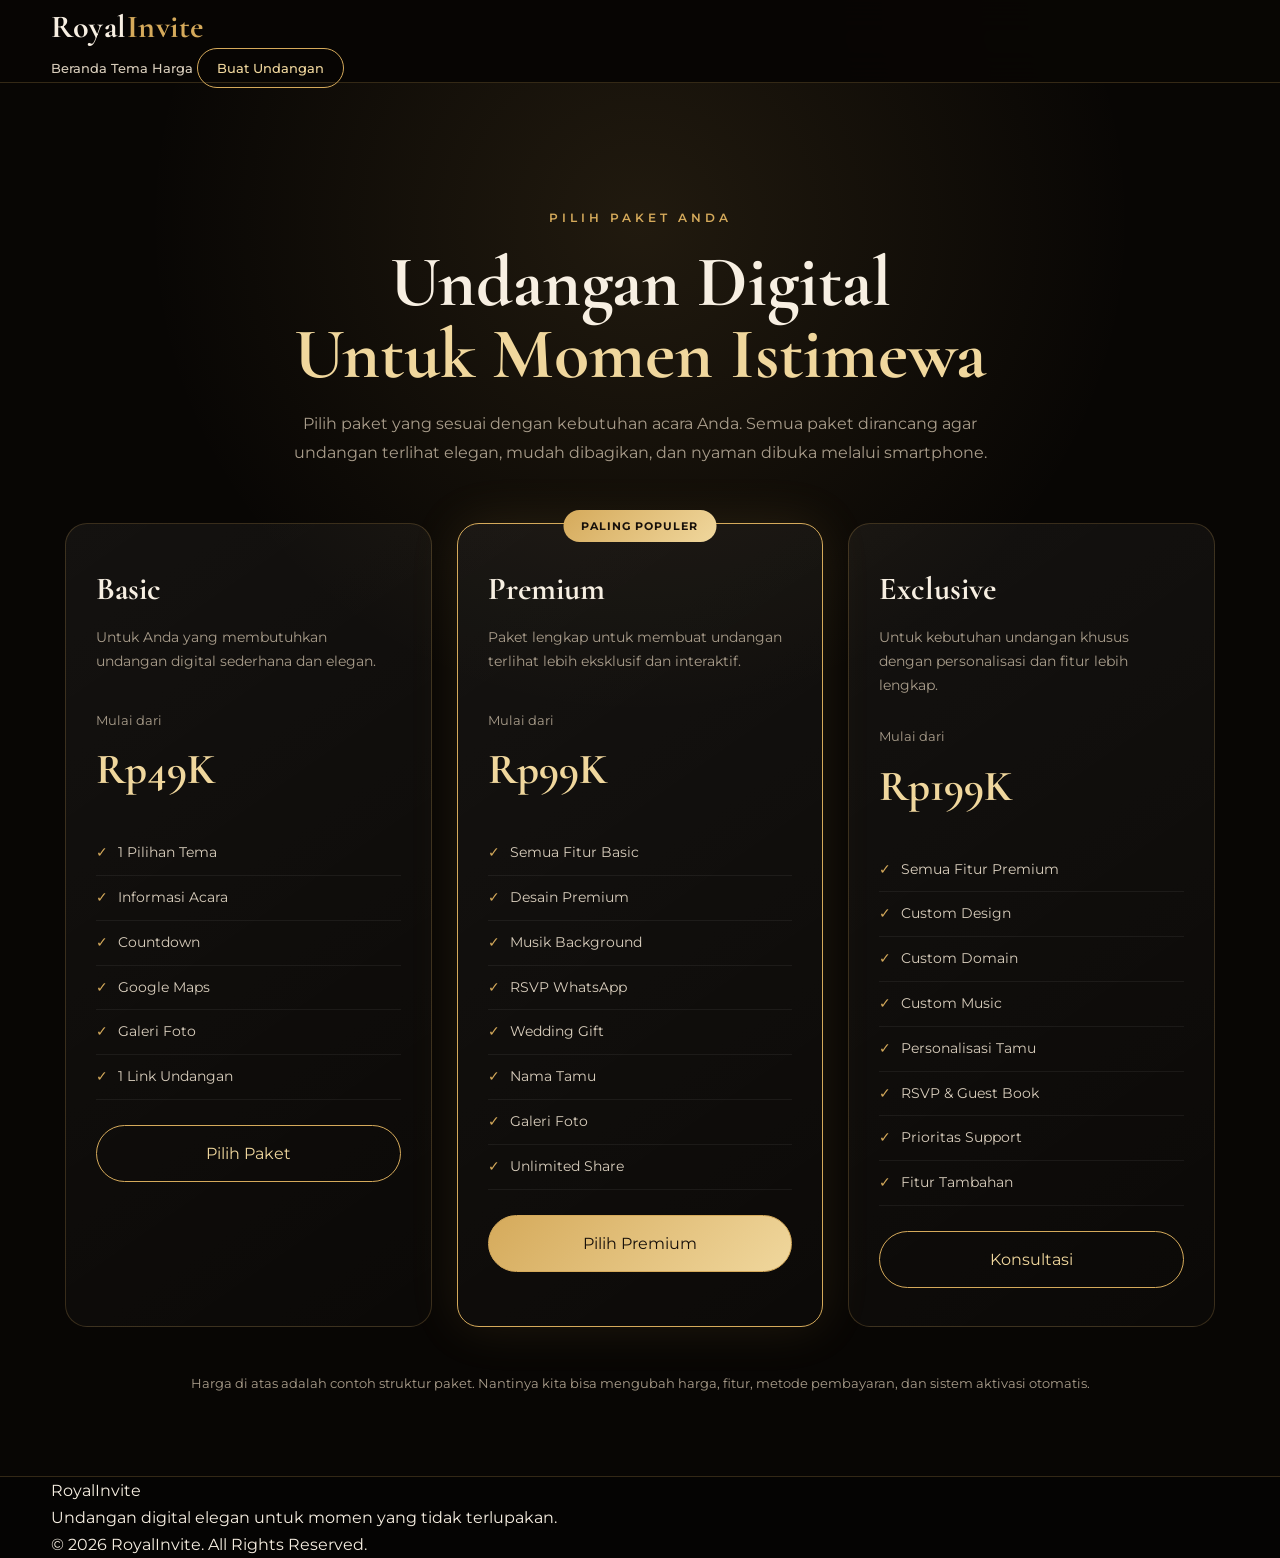
==== harga.html @ 8c344574 "Create harga.html" ====
<!DOCTYPE html>
<html lang="id">
<head>
<meta charset="UTF-8">
<meta name="viewport" content="width=device-width, initial-scale=1.0">

<title>Harga Undangan Digital | RoyalInvite</title>

<meta name="description"
content="Pilih paket undangan digital RoyalInvite sesuai kebutuhan Anda.">

<link rel="stylesheet" href="assets/css/style.css">

<style>
.price-page{
    padding:120px 20px 80px;
    min-height:100vh;
    background:
        radial-gradient(circle at 50% 10%,rgba(213,170,91,.12),transparent 35%),
        var(--bg);
}

.price-header{
    text-align:center;
    max-width:750px;
    margin:0 auto 55px;
}

.price-header .eyebrow{
    color:var(--gold);
    font-size:12px;
    letter-spacing:4px;
    font-weight:600;
    margin-bottom:18px;
}

.price-header h1{
    font-family:"Cormorant Garamond",serif;
    font-size:clamp(42px,7vw,72px);
    line-height:1;
    margin-bottom:20px;
}

.price-header h1 span{
    color:var(--gold-light);
}

.price-header p{
    color:var(--muted);
    line-height:1.8;
}

.price-grid{
    max-width:1150px;
    margin:auto;
    display:grid;
    grid-template-columns:repeat(3,1fr);
    gap:25px;
}

.price-card{
    position:relative;
    padding:38px 30px;
    border:1px solid var(--border);
    background:linear-gradient(
        145deg,
        rgba(255,255,255,.05),
        rgba(255,255,255,.015)
    );
    border-radius:22px;
    transition:.35s;
}

.price-card:hover{
    transform:translateY(-8px);
    border-color:rgba(213,170,91,.6);
}

.price-card.popular{
    border-color:var(--gold);
    box-shadow:0 0 50px rgba(213,170,91,.12);
}

.popular-badge{
    position:absolute;
    top:-14px;
    left:50%;
    transform:translateX(-50%);
    padding:7px 18px;
    border-radius:30px;
    background:linear-gradient(135deg,#d5aa5b,#f0d79d);
    color:#17100a;
    font-size:11px;
    font-weight:700;
    letter-spacing:1px;
    white-space:nowrap;
}

.price-card h2{
    font-family:"Cormorant Garamond",serif;
    font-size:32px;
    margin-bottom:10px;
}

.price-description{
    color:var(--muted);
    min-height:55px;
    font-size:14px;
    line-height:1.7;
}

.price{
    margin:25px 0;
}

.price small{
    color:var(--muted);
    font-size:13px;
}

.price strong{
    display:block;
    font-family:"Cormorant Garamond",serif;
    color:var(--gold-light);
    font-size:43px;
}

.price-list{
    list-style:none;
    margin:25px 0;
    padding:0;
}

.price-list li{
    padding:10px 0;
    border-bottom:1px solid rgba(255,255,255,.06);
    color:#d8cdbc;
    font-size:14px;
}

.price-list li::before{
    content:"✓";
    color:var(--gold);
    margin-right:10px;
}

.price-btn{
    display:block;
    text-align:center;
    padding:14px 20px;
    border-radius:40px;
    text-decoration:none;
    border:1px solid var(--gold);
    color:var(--gold-light);
    transition:.3s;
}

.price-btn:hover{
    background:var(--gold);
    color:#17100a;
}

.price-card.popular .price-btn{
    background:linear-gradient(135deg,#d5aa5b,#f0d79d);
    color:#17100a;
}

.price-note{
    text-align:center;
    margin:45px auto 0;
    color:var(--muted);
    font-size:13px;
    line-height:1.8;
}

@media(max-width:850px){
    .price-grid{
        grid-template-columns:1fr;
        max-width:500px;
    }

    .price-card.popular{
        order:-1;
    }
}
</style>
</head>

<body>

<!-- NAVBAR -->
<nav class="navbar">
    <div class="container nav-inner">

        <a href="index.html" class="logo">
            Royal<span>Invite</span>
        </a>

        <div class="nav-links">
            <a href="index.html">Beranda</a>
            <a href="tema.html">Tema</a>
            <a href="harga.html" class="active">Harga</a>
            <a href="order.html" class="nav-button">
                Buat Undangan
            </a>
        </div>

    </div>
</nav>


<!-- PRICE PAGE -->
<main class="price-page">

    <header class="price-header">

        <div class="eyebrow">
            PILIH PAKET ANDA
        </div>

        <h1>
            Undangan Digital<br>
            <span>Untuk Momen Istimewa</span>
        </h1>

        <p>
            Pilih paket yang sesuai dengan kebutuhan acara Anda.
            Semua paket dirancang agar undangan terlihat elegan,
            mudah dibagikan, dan nyaman dibuka melalui smartphone.
        </p>

    </header>


    <section class="price-grid">


        <!-- BASIC -->
        <article class="price-card">

            <h2>Basic</h2>

            <p class="price-description">
                Untuk Anda yang membutuhkan undangan
                digital sederhana dan elegan.
            </p>

            <div class="price">

                <small>Mulai dari</small>

                <strong>Rp49K</strong>

            </div>

            <ul class="price-list">

                <li>1 Pilihan Tema</li>

                <li>Informasi Acara</li>

                <li>Countdown</li>

                <li>Google Maps</li>

                <li>Galeri Foto</li>

                <li>1 Link Undangan</li>

            </ul>

            <a
                href="order.html?paket=basic"
                class="price-btn">
                Pilih Paket
            </a>

        </article>


        <!-- PREMIUM -->
        <article class="price-card popular">

            <div class="popular-badge">
                PALING POPULER
            </div>

            <h2>Premium</h2>

            <p class="price-description">
                Paket lengkap untuk membuat undangan
                terlihat lebih eksklusif dan interaktif.
            </p>

            <div class="price">

                <small>Mulai dari</small>

                <strong>Rp99K</strong>

            </div>

            <ul class="price-list">

                <li>Semua Fitur Basic</li>

                <li>Desain Premium</li>

                <li>Musik Background</li>

                <li>RSVP WhatsApp</li>

                <li>Wedding Gift</li>

                <li>Nama Tamu</li>

                <li>Galeri Foto</li>

                <li>Unlimited Share</li>

            </ul>

            <a
                href="order.html?paket=premium"
                class="price-btn">
                Pilih Premium
            </a>

        </article>


        <!-- EXCLUSIVE -->
        <article class="price-card">

            <h2>Exclusive</h2>

            <p class="price-description">
                Untuk kebutuhan undangan khusus dengan
                personalisasi dan fitur lebih lengkap.
            </p>

            <div class="price">

                <small>Mulai dari</small>

                <strong>Rp199K</strong>

            </div>

            <ul class="price-list">

                <li>Semua Fitur Premium</li>

                <li>Custom Design</li>

                <li>Custom Domain</li>

                <li>Custom Music</li>

                <li>Personalisasi Tamu</li>

                <li>RSVP & Guest Book</li>

                <li>Prioritas Support</li>

                <li>Fitur Tambahan</li>

            </ul>

            <a
                href="order.html?paket=exclusive"
                class="price-btn">
                Konsultasi
            </a>

        </article>


    </section>


    <div class="price-note">

        Harga di atas adalah contoh struktur paket.
        Nantinya kita bisa mengubah harga, fitur,
        metode pembayaran, dan sistem aktivasi otomatis.

    </div>

</main>


<!-- FOOTER -->
<footer>

    <div class="container">

        <div class="footer-brand">
            Royal<span>Invite</span>
        </div>

        <p>
            Undangan digital elegan untuk momen
            yang tidak terlupakan.
        </p>

        <div class="footer-bottom">
            © 2026 RoyalInvite. All Rights Reserved.
        </div>

    </div>

</footer>

</body>
  </html>
---- assets/css/style.css ----
@import url('https://fonts.googleapis.com/css2?family=Cormorant+Garamond:wght@400;500;600;700&family=Montserrat:wght@300;400;500;600;700&display=swap');

:root {
    --bg: #080604;
    --bg2: #100b07;
    --gold: #d5aa5b;
    --gold-light: #f0d79d;
    --text: #f7efe2;
    --muted: #a99d8b;
    --border: rgba(213,170,91,.22);
    --card: rgba(255,255,255,.035);
}

* {
    margin: 0;
    padding: 0;
    box-sizing: border-box;
}

html {
    scroll-behavior: smooth;
}

body {
    background:
        radial-gradient(circle at top right, rgba(213,170,91,.08), transparent 30%),
        var(--bg);
    color: var(--text);
    font-family: 'Montserrat', sans-serif;
    line-height: 1.7;
    overflow-x: hidden;
}

a {
    color: inherit;
    text-decoration: none;
}

img {
    max-width: 100%;
    display: block;
}

.container {
    width: min(1180px, 92%);
    margin: auto;
}

/* =========================
   NAVBAR
========================= */

.navbar {
    position: sticky;
    top: 0;
    z-index: 1000;
    background: rgba(8,6,4,.92);
    backdrop-filter: blur(18px);
    border-bottom: 1px solid var(--border);
}

.nav-content {
    min-height: 78px;
    display: flex;
    align-items: center;
    justify-content: space-between;
    gap: 30px;
}

.logo {
    font-family: 'Cormorant Garamond', serif;
    font-size: 32px;
    font-weight: 700;
    letter-spacing: .5px;
    color: var(--text);
}

.logo span {
    color: var(--gold);
}

nav {
    display: flex;
    align-items: center;
    gap: 30px;
}

nav a {
    color: #d8cdbb;
    font-size: 13px;
    font-weight: 500;
    transition: .3s ease;
}

nav a:hover {
    color: var(--gold-light);
}

.nav-button {
    padding: 11px 19px;
    border: 1px solid var(--gold);
    color: var(--gold-light) !important;
    border-radius: 30px;
}

/* =========================
   BUTTON
========================= */

.btn {
    display: inline-flex;
    align-items: center;
    justify-content: center;
    min-height: 48px;
    padding: 0 25px;
    border-radius: 30px;
    border: 1px solid var(--gold);
    font-size: 13px;
    font-weight: 600;
    letter-spacing: .3px;
    transition: .3s ease;
    cursor: pointer;
}

.btn:hover {
    transform: translateY(-2px);
}

.btn-primary {
    background: linear-gradient(135deg, #c8953f, #e4c77e);
    color: #171008;
    border-color: transparent;
    box-shadow: 0 10px 35px rgba(213,170,91,.16);
}

.btn-primary:hover {
    box-shadow: 0 15px 40px rgba(213,170,91,.25);
}

.btn-outline {
    color: var(--gold-light);
    background: transparent;
}

.btn-outline:hover {
    background: rgba(213,170,91,.08);
}

.btn-small {
    min-height: 39px;
    padding: 0 16px;
    font-size: 11px;
}

/* =========================
   HERO
========================= */

.hero {
    position: relative;
    min-height: 720px;
    display: flex;
    align-items: center;
    overflow: hidden;
    background:
        radial-gradient(circle at 75% 35%, rgba(213,170,91,.12), transparent 30%),
        linear-gradient(135deg, #080604, #110b07);
}

.hero::before {
    content: "";
    position: absolute;
    inset: 0;
    background:
        linear-gradient(rgba(213,170,91,.025) 1px, transparent 1px),
        linear-gradient(90deg, rgba(213,170,91,.025) 1px, transparent 1px);
    background-size: 55px 55px;
    mask-image: linear-gradient(to bottom, black, transparent);
}

.hero-content {
    position: relative;
    z-index: 2;
    display: grid;
    grid-template-columns: 1.1fr .9fr;
    align-items: center;
    gap: 70px;
    padding: 90px 0;
}

.eyebrow {
    display: inline-block;
    margin-bottom: 15px;
    color: var(--gold);
    font-size: 10px;
    font-weight: 700;
    letter-spacing: 3px;
}

.hero h1 {
    max-width: 700px;
    font-family: 'Cormorant Garamond', serif;
    font-size: clamp(52px, 7vw, 82px);
    line-height: .95;
    font-weight: 600;
    letter-spacing: -1px;
}

.hero h1 span {
    display: block;
    color: var(--gold-light);
}

.hero-text p {
    max-width: 590px;
    margin: 28px 0;
    color: var(--muted);
    font-size: 15px;
}

.hero-buttons {
    display: flex;
    flex-wrap: wrap;
    gap: 13px;
}

.hero-info {
    display: flex;
    gap: 45px;
    margin-top: 48px;
}

.hero-info div {
    display: flex;
    flex-direction: column;
}

.hero-info strong {
    color: var(--gold-light);
    font-family: 'Cormorant Garamond', serif;
    font-size: 28px;
}

.hero-info small {
    color: var(--muted);
    font-size: 10px;
    letter-spacing: 1px;
}

/* =========================
   PHONE PREVIEW
========================= */

.hero-preview {
    display: flex;
    justify-content: center;
}

.phone {
    position: relative;
    width: 285px;
    height: 560px;
    padding: 10px;
    border-radius: 42px;
    background: linear-gradient(145deg, #25211c, #050403);
    border: 1px solid rgba(213,170,91,.4);
    box-shadow:
        0 35px 80px rgba(0,0,0,.7),
        0 0 60px rgba(213,170,91,.08);
    transform: rotate(3deg);
}

.phone::before {
    content: "";
    position: absolute;
    top: 9px;
    left: 50%;
    transform: translateX(-50%);
    width: 90px;
    height: 20px;
    border-radius: 0 0 15px 15px;
    background: #050403;
    z-index: 2;
}

.phone-screen {
    height: 100%;
    border-radius: 34px;
    display: flex;
    flex-direction: column;
    align-items: center;
    justify-content: center;
    text-align: center;
    background:
        radial-gradient(circle at 50% 35%, rgba(213,170,91,.18), transparent 30%),
        linear-gradient(160deg, #17100a, #050403);
    border: 1px solid rgba(255,255,255,.06);
}

.phone-screen small {
    color: var(--gold);
    font-size: 9px;
    letter-spacing: 3px;
}

.phone-screen h2 {
    margin: 25px 0;
    color: var(--gold-light);
    font-family: 'Cormorant Garamond', serif;
    font-size: 48px;
    line-height: .8;
}

.phone-screen p {
    color: #b9aa94;
    font-size: 11px;
    letter-spacing: 2px;
}

.preview-button {
    margin-top: 35px;
    padding: 10px 18px;
    border: 1px solid var(--gold);
    border-radius: 30px;
    color: var(--gold-light);
    font-size: 9px;
    letter-spacing: 1px;
}

/* =========================
   SECTIONS
========================= */

.section {
    padding: 110px 0;
}

.section-heading {
    max-width: 700px;
    margin: 0 auto 55px;
    text-align: center;
}

.section-heading h2 {
    font-family: 'Cormorant Garamond', serif;
    font-size: clamp(40px, 5vw, 58px);
    line-height: 1;
    font-weight: 600;
}

.section-heading p {
    margin-top: 15px;
    color: var(--muted);
    font-size: 14px;
}

/* =========================
   CATEGORY
========================= */

.category-grid {
    display: grid;
    grid-template-columns: repeat(6, 1fr);
    gap: 14px;
}

.category-card {
    padding: 25px 15px;
    text-align: center;
    border: 1px solid var(--border);
    background: var(--card);
    border-radius: 16px;
    transition: .3s ease;
}

.category-card:hover {
    transform: translateY(-6px);
    border-color: rgba(213,170,91,.55);
    background: rgba(213,170,91,.06);
}

.category-icon {
    font-size: 29px;
    margin-bottom: 10px;
}

.category-card h3 {
    font-family: 'Cormorant Garamond', serif;
    font-size: 21px;
}

.category-card p {
    margin-top: 3px;
    color: var(--muted);
    font-size: 10px;
}

/* =========================
   THEMES
========================= */

.themes-section {
    background:
        linear-gradient(180deg, transparent, rgba(213,170,91,.025), transparent);
}

.theme-grid {
    display: grid;
    grid-template-columns: repeat(3, 1fr);
    gap: 24px;
}

.theme-card {
    overflow: hidden;
    border: 1px solid var(--border);
    border-radius: 20px;
    background: rgba(255,255,255,.025);
    transition: .35s ease;
}

.theme-card:hover {
    transform: translateY(-7px);
    border-color: rgba(213,170,91,.55);
    box-shadow: 0 25px 60px rgba(0,0,0,.3);
}

.theme-image {
    position: relative;
    height: 390px;
    display: flex;
    align-items: center;
    justify-content: center;
    overflow: hidden;
}

.theme-image::before,
.theme-image::after {
    content: "";
    position: absolute;
    border: 1px solid rgba(213,170,91,.35);
}

.theme-image::before {
    inset: 18px;
}

.theme-image::after {
    inset: 27px;
}

.theme-image.royal {
    background:
        radial-gradient(circle at center, rgba(213,170,91,.17), transparent 30%),
        linear-gradient(145deg, #080604, #21150b);
}

.theme-image.gold {
    background:
        radial-gradient(circle at center, rgba(255,220,140,.25), transparent 30%),
        linear-gradient(145deg, #21170b, #80602d);
}

.theme-image.floral {
    background:
        radial-gradient(circle at 30% 30%, rgba(235,190,190,.22), transparent 20%),
        radial-gradient(circle at 70% 70%, rgba(213,170,91,.16), transparent 25%),
        linear-gradient(145deg, #160e0e, #34201c);
}

.theme-preview {
    position: relative;
    z-index: 2;
    text-align: center;
}

.theme-preview small {
    display: block;
    margin-bottom: 20px;
    color: var(--gold-light);
    font-size: 8px;
    letter-spacing: 3px;
}

.theme-preview strong {
    display: block;
    color: #f2d89e;
    font-family: 'Cormorant Garamond', serif;
    font-size: 47px;
    line-height: .8;
}

.theme-info {
    padding: 22px;
}

.theme-info h3 {
    font-family: 'Cormorant Garamond', serif;
    font-size: 27px;
}

.theme-info p {
    margin: 4px 0 20px;
    color: var(--muted);
    font-size: 11px;
}

.theme-actions {
    display: flex;
    gap: 8px;
}

.theme-actions .btn {
    flex: 1;
}

.center {
    margin-top: 45px;
    text-align: center;
}

/* =========================
   FEATURES
========================= */

.feature-grid {
    display: grid;
    grid-template-columns: repeat(4, 1fr);
    gap: 18px;
}

.feature {
    padding: 30px 25px;
    border: 1px solid var(--border);
    border-radius: 18px;
    background: var(--card);
    transition: .3s ease;
}

.feature:hover {
    transform: translateY(-5px);
    border-color: rgba(213,170,91,.45);
}

.feature-icon {
    font-size: 26px;
    margin-bottom: 15px;
}

.feature h3 {
    font-family: 'Cormorant Garamond', serif;
    font-size: 24px;
}

.feature p {
    margin-top: 7px;
    color: var(--muted);
    font-size: 12px;
}

/* =========================
   STEPS
========================= */

.how-section {
    background: #0b0805;
}

.steps {
    display: grid;
    grid-template-columns: repeat(4, 1fr);
    gap: 25px;
}

.step {
    position: relative;
    padding: 35px 25px;
    border-top: 1px solid var(--border);
}

.step > span {
    color: var(--gold);
    font-family: 'Cormorant Garamond', serif;
    font-size: 38px;
}

.step h3 {
    margin-top: 15px;
    font-family: 'Cormorant Garamond', serif;
    font-size: 27px;
}

.step p {
    margin-top: 7px;
    color: var(--muted);
    font-size: 12px;
}

/* =========================
   CTA
========================= */

.cta {
    position: relative;
    padding: 80px 30px;
    text-align: center;
    overflow: hidden;
    border: 1px solid var(--border);
    border-radius: 25px;
    background:
        radial-gradient(circle at center, rgba(213,170,91,.12), transparent 50%),
        #100b07;
}

.cta h2 {
    font-family: 'Cormorant Garamond', serif;
    font-size: clamp(40px, 5vw, 60px);
}

.cta p {
    margin: 12px auto 28px;
    color: var(--muted);
    font-size: 13px;
}

/* =========================
   FOOTER
========================= */

footer {
    border-top: 1px solid var(--border);
    background: #050403;
}

.footer-content {
    display: grid;
    grid-template-columns: 2fr 1fr 1fr;
    gap: 50px;
    padding: 70px 0 50px;
}

.footer-content p {
    max-width: 320px;
    margin-top: 12px;
    color: var(--muted);
    font-size: 12px;
}

.footer-content h4 {
    margin-bottom: 15px;
    color: var(--gold-light);
    font-size: 12px;
    letter-spacing: 1px;
}

.footer-content div > a:not(.logo) {
    display: block;
    margin: 8px 0;
    color: var(--muted);
    font-size: 12px;
}

.footer-content div > a:not(.logo):hover {
    color: var(--gold-light);
}

.copyright {
    padding: 20px;
    text-align: center;
    border-top: 1px solid rgba(255,255,255,.05);
    color: #746b5d;
    font-size: 10px;
}

/* =========================
   RESPONSIVE TABLET
========================= */

@media (max-width: 900px) {

    .hero-content {
        grid-template-columns: 1fr;
        text-align: center;
    }

    .hero-text p {
        margin-left: auto;
        margin-right: auto;
    }

    .hero-buttons,
    .hero-info {
        justify-content: center;
    }

    .hero-preview {
        margin-top: 20px;
    }

    .category-grid {
        grid-template-columns: repeat(3, 1fr);
    }

    .theme-grid {
        grid-template-columns: repeat(2, 1fr);
    }

    .feature-grid {
        grid-template-columns: repeat(2, 1fr);
    }

    .steps {
        grid-template-columns: repeat(2, 1fr);
    }
}

/* =========================
   RESPONSIVE MOBILE
========================= */

@media (max-width: 650px) {

    .nav-content {
        min-height: 70px;
    }

    .logo {
        font-size: 28px;
    }

    nav {
        gap: 13px;
    }

    nav a {
        font-size: 10px;
    }

    nav a:nth-child(2),
    nav a:nth-child(3) {
        display: none;
    }

    .nav-button {
        padding: 9px 13px;
    }

    .hero {
        min-height: auto;
    }

    .hero-content {
        padding: 75px 0;
        gap: 50px;
    }

    .hero h1 {
        font-size: 52px;
    }

    .hero-text p {
        font-size: 13px;
    }

    .hero-info {
        gap: 25px;
        margin-top: 35px;
    }

    .hero-info strong {
        font-size: 23px;
    }

    .phone {
        width: 250px;
        height: 490px;
    }

    .phone-screen h2 {
        font-size: 42px;
    }

    .section {
        padding: 75px 0;
    }

    .section-heading {
        margin-bottom: 35px;
    }

    .section-heading h2 {
        font-size: 42px;
    }

    .category-grid {
        grid-template-columns: repeat(2, 1fr);
        gap: 10px;
    }

    .category-card {
        padding: 20px 10px;
    }

    .theme-grid {
        grid-template-columns: 1fr;
    }

    .theme-image {
        height: 370px;
    }

    .feature-grid {
        grid-template-columns: 1fr;
    }

    .steps {
        grid-template-columns: 1fr;
    }

    .footer-content {
        grid-template-columns: 1fr;
        gap: 30px;
        padding: 50px 0;
    }

    .cta {
        padding: 60px 20px;
    }
    }
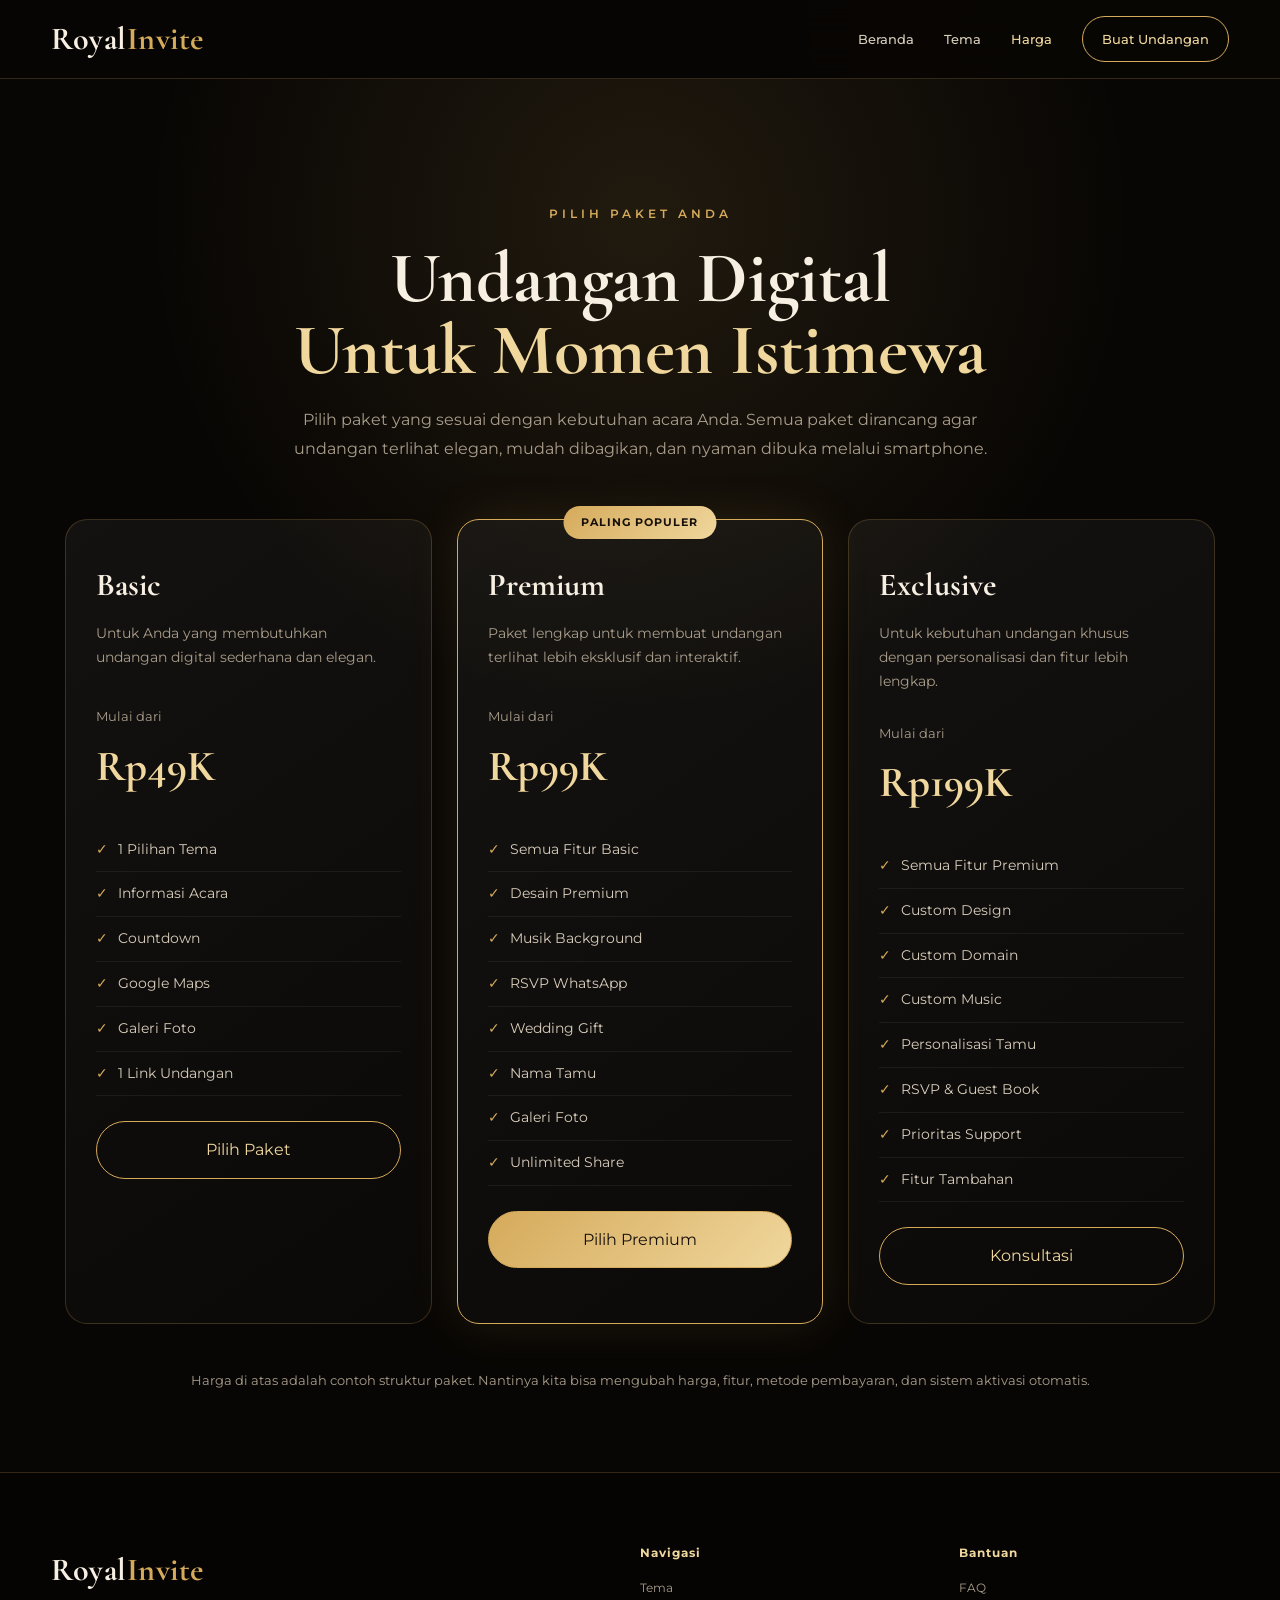
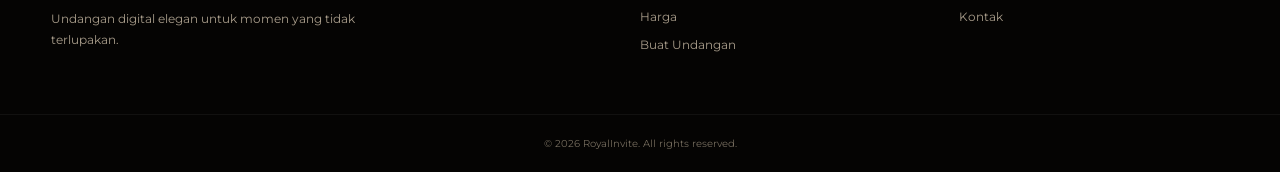
==== commit 120d48c3: "Update harga.html" ====
--- a/harga.html
+++ b/harga.html
@@ -189,24 +189,24 @@
 <body>
 
 <!-- NAVBAR -->
-<nav class="navbar">
-    <div class="container nav-inner">
+<header class="navbar">
+    <div class="container nav-content">
 
         <a href="index.html" class="logo">
             Royal<span>Invite</span>
         </a>
 
-        <div class="nav-links">
+        <nav>
             <a href="index.html">Beranda</a>
             <a href="tema.html">Tema</a>
-            <a href="harga.html" class="active">Harga</a>
+            <a href="harga.html" style="color: var(--gold-light);">Harga</a>
             <a href="order.html" class="nav-button">
                 Buat Undangan
             </a>
-        </div>
+        </nav>
 
     </div>
-</nav>
+</header>
 
 
 <!-- PRICE PAGE -->
@@ -393,24 +393,71 @@
 <!-- FOOTER -->
 <footer>
 
-    <div class="container">
-
-        <div class="footer-brand">
-            Royal<span>Invite</span>
+    <div class="container footer-content">
+
+        <div>
+
+            <a href="index.html"
+            class="logo">
+                Royal<span>Invite</span>
+            </a>
+
+            <p>
+                Undangan digital elegan untuk momen
+                yang tidak terlupakan.
+            </p>
+
         </div>
 
-        <p>
-            Undangan digital elegan untuk momen
-            yang tidak terlupakan.
-        </p>
-
-        <div class="footer-bottom">
-            © 2026 RoyalInvite. All Rights Reserved.
+
+        <div>
+
+            <h4>
+                Navigasi
+            </h4>
+
+            <a href="tema.html">
+                Tema
+            </a>
+
+            <a href="harga.html">
+                Harga
+            </a>
+
+            <a href="order.html">
+                Buat Undangan
+            </a>
+
         </div>
 
+
+        <div>
+
+            <h4>
+                Bantuan
+            </h4>
+
+            <a href="#">
+                FAQ
+            </a>
+
+            <a href="#">
+                Kontak
+            </a>
+
+        </div>
+
     </div>
 
+
+    <div class="copyright">
+
+        © 2026 RoyalInvite.
+        All rights reserved.
+
+    </div>
+
 </footer>
 
 </body>
-  </html>
+</html>
--- a/assets/css/style.css
+++ b/assets/css/style.css
@@ -400,17 +400,28 @@
 ========================= */
 
 .themes-section {
-    background:
-        linear-gradient(180deg, transparent, rgba(213,170,91,.025), transparent);
+    display: block;
+    width: 100%;
+    padding: 110px 0;
+    background:
+        linear-gradient(
+            180deg,
+            transparent,
+            rgba(213,170,91,.035),
+            transparent
+        );
 }
 
 .theme-grid {
     display: grid;
-    grid-template-columns: repeat(3, 1fr);
+    grid-template-columns: repeat(3, minmax(0, 1fr));
     gap: 24px;
+    width: 100%;
 }
 
 .theme-card {
+    display: block;
+    width: 100%;
     overflow: hidden;
     border: 1px solid var(--border);
     border-radius: 20px;
@@ -426,6 +437,7 @@
 
 .theme-image {
     position: relative;
+    width: 100%;
     height: 390px;
     display: flex;
     align-items: center;
@@ -438,6 +450,7 @@
     content: "";
     position: absolute;
     border: 1px solid rgba(213,170,91,.35);
+    pointer-events: none;
 }
 
 .theme-image::before {
@@ -465,6 +478,24 @@
         radial-gradient(circle at 30% 30%, rgba(235,190,190,.22), transparent 20%),
         radial-gradient(circle at 70% 70%, rgba(213,170,91,.16), transparent 25%),
         linear-gradient(145deg, #160e0e, #34201c);
+}
+
+.theme-image.minimalist {
+    background:
+        radial-gradient(circle at center, rgba(255,255,255,.08), transparent 35%),
+        linear-gradient(145deg, #121212, #252525);
+}
+
+.theme-image.classic {
+    background:
+        radial-gradient(circle at center, rgba(213,170,91,.14), transparent 35%),
+        linear-gradient(145deg, #19130d, #3b2919);
+}
+
+.theme-image.luxury {
+    background:
+        radial-gradient(circle at center, rgba(213,170,91,.22), transparent 35%),
+        linear-gradient(145deg, #050403, #30200e);
 }
 
 .theme-preview {
@@ -672,7 +703,7 @@
 }
 
 /* =========================
-   RESPONSIVE TABLET
+   TABLET
 ========================= */
 
 @media (max-width: 900px) {
@@ -701,7 +732,7 @@
     }
 
     .theme-grid {
-        grid-template-columns: repeat(2, 1fr);
+        grid-template-columns: repeat(2, minmax(0, 1fr));
     }
 
     .feature-grid {
@@ -714,7 +745,7 @@
 }
 
 /* =========================
-   RESPONSIVE MOBILE
+   MOBILE
 ========================= */
 
 @media (max-width: 650px) {
@@ -802,10 +833,24 @@
 
     .theme-grid {
         grid-template-columns: 1fr;
+        gap: 20px;
     }
 
     .theme-image {
         height: 370px;
+    }
+
+    .theme-preview strong {
+        font-size: 44px;
+    }
+
+    .theme-actions {
+        flex-direction: row;
+    }
+
+    .theme-actions .btn {
+        min-height: 44px;
+        padding: 0 12px;
     }
 
     .feature-grid {
@@ -825,4 +870,4 @@
     .cta {
         padding: 60px 20px;
     }
-    }
+}
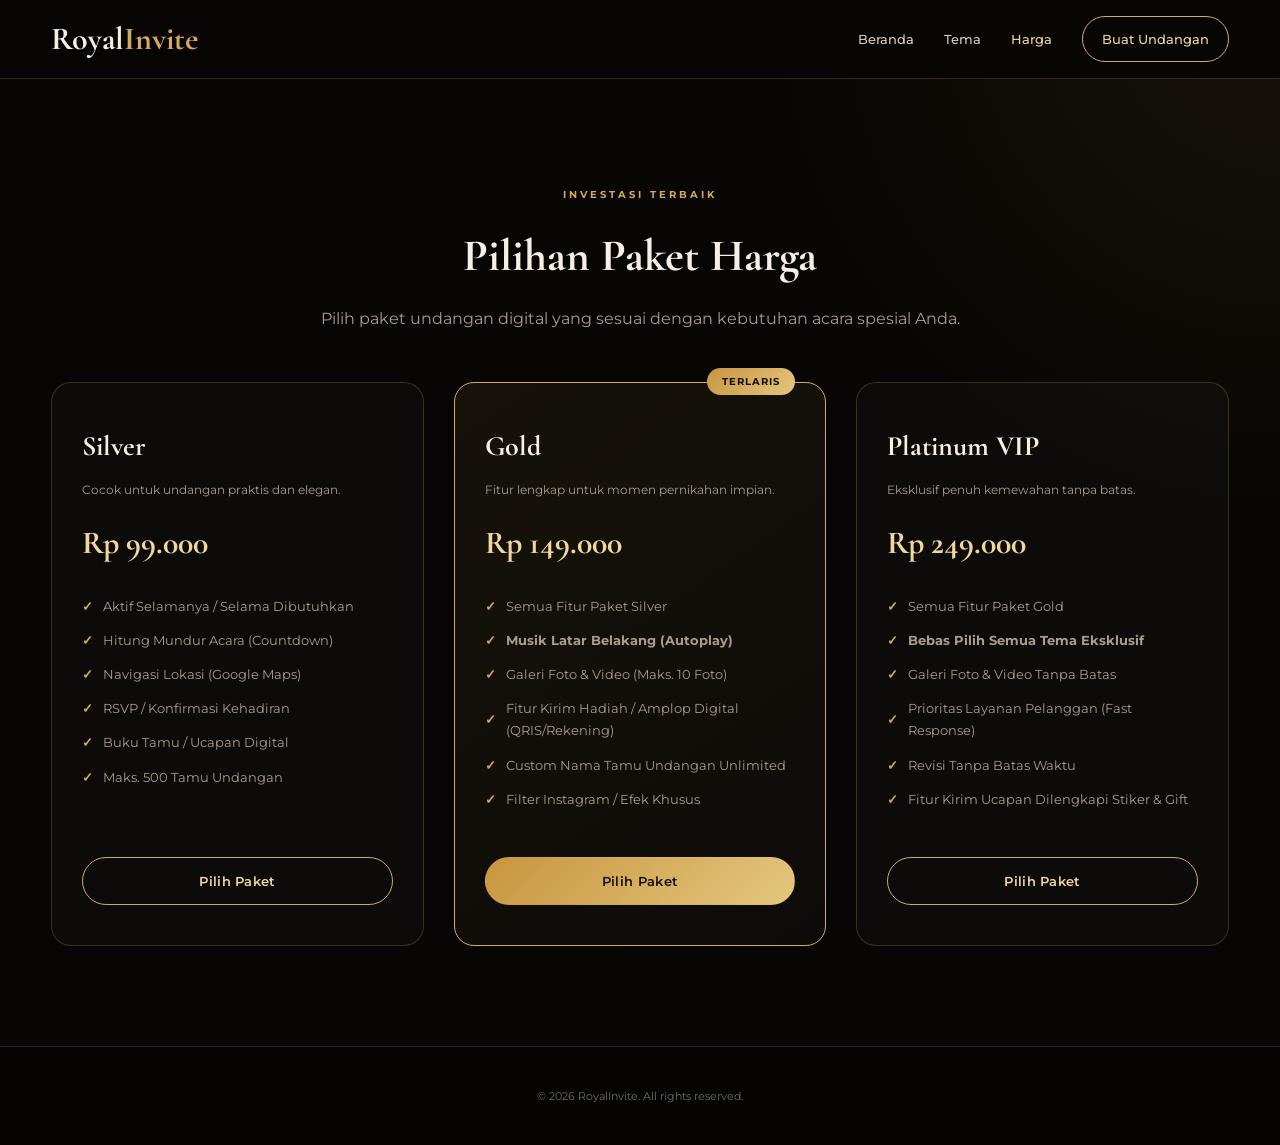
==== commit f0cb460d: "Update harga.html" ====
--- a/harga.html
+++ b/harga.html
@@ -3,460 +3,315 @@
 <head>
 <meta charset="UTF-8">
 <meta name="viewport" content="width=device-width, initial-scale=1.0">
-
-<title>Harga Undangan Digital | RoyalInvite</title>
-
-<meta name="description"
-content="Pilih paket undangan digital RoyalInvite sesuai kebutuhan Anda.">
-
-<link rel="stylesheet" href="assets/css/style.css">
+<title>Harga & Paket — RoyalInvite</title>
+<meta name="description" content="Pilihan paket harga undangan digital pernikahan terbaik dan terjangkau dari RoyalInvite.">
 
 <style>
-.price-page{
-    padding:120px 20px 80px;
-    min-height:100vh;
-    background:
-        radial-gradient(circle at 50% 10%,rgba(213,170,91,.12),transparent 35%),
-        var(--bg);
-}
-
-.price-header{
-    text-align:center;
-    max-width:750px;
-    margin:0 auto 55px;
-}
-
-.price-header .eyebrow{
-    color:var(--gold);
-    font-size:12px;
-    letter-spacing:4px;
-    font-weight:600;
-    margin-bottom:18px;
-}
-
-.price-header h1{
-    font-family:"Cormorant Garamond",serif;
-    font-size:clamp(42px,7vw,72px);
-    line-height:1;
-    margin-bottom:20px;
-}
-
-.price-header h1 span{
-    color:var(--gold-light);
-}
-
-.price-header p{
-    color:var(--muted);
-    line-height:1.8;
-}
-
-.price-grid{
-    max-width:1150px;
-    margin:auto;
-    display:grid;
-    grid-template-columns:repeat(3,1fr);
-    gap:25px;
-}
-
-.price-card{
-    position:relative;
-    padding:38px 30px;
-    border:1px solid var(--border);
-    background:linear-gradient(
-        145deg,
-        rgba(255,255,255,.05),
-        rgba(255,255,255,.015)
-    );
-    border-radius:22px;
-    transition:.35s;
-}
-
-.price-card:hover{
-    transform:translateY(-8px);
-    border-color:rgba(213,170,91,.6);
-}
-
-.price-card.popular{
-    border-color:var(--gold);
-    box-shadow:0 0 50px rgba(213,170,91,.12);
-}
-
-.popular-badge{
-    position:absolute;
-    top:-14px;
-    left:50%;
-    transform:translateX(-50%);
-    padding:7px 18px;
-    border-radius:30px;
-    background:linear-gradient(135deg,#d5aa5b,#f0d79d);
-    color:#17100a;
-    font-size:11px;
-    font-weight:700;
-    letter-spacing:1px;
-    white-space:nowrap;
-}
-
-.price-card h2{
-    font-family:"Cormorant Garamond",serif;
-    font-size:32px;
-    margin-bottom:10px;
-}
-
-.price-description{
-    color:var(--muted);
-    min-height:55px;
-    font-size:14px;
-    line-height:1.7;
-}
-
-.price{
-    margin:25px 0;
-}
-
-.price small{
-    color:var(--muted);
-    font-size:13px;
-}
-
-.price strong{
-    display:block;
-    font-family:"Cormorant Garamond",serif;
-    color:var(--gold-light);
-    font-size:43px;
-}
-
-.price-list{
-    list-style:none;
-    margin:25px 0;
-    padding:0;
-}
-
-.price-list li{
-    padding:10px 0;
-    border-bottom:1px solid rgba(255,255,255,.06);
-    color:#d8cdbc;
-    font-size:14px;
-}
-
-.price-list li::before{
-    content:"✓";
-    color:var(--gold);
-    margin-right:10px;
-}
-
-.price-btn{
-    display:block;
-    text-align:center;
-    padding:14px 20px;
-    border-radius:40px;
-    text-decoration:none;
-    border:1px solid var(--gold);
-    color:var(--gold-light);
-    transition:.3s;
-}
-
-.price-btn:hover{
-    background:var(--gold);
-    color:#17100a;
-}
-
-.price-card.popular .price-btn{
-    background:linear-gradient(135deg,#d5aa5b,#f0d79d);
-    color:#17100a;
-}
-
-.price-note{
-    text-align:center;
-    margin:45px auto 0;
-    color:var(--muted);
-    font-size:13px;
-    line-height:1.8;
-}
-
-@media(max-width:850px){
-    .price-grid{
-        grid-template-columns:1fr;
-        max-width:500px;
-    }
-
-    .price-card.popular{
-        order:-1;
-    }
+@import url('https://fonts.googleapis.com/css2?family=Cormorant+Garamond:wght@400;600;700&family=Montserrat:wght@300;400;500;600;700&display=swap');
+
+:root {
+    --bg: #080604;
+    --gold: #d5aa5b;
+    --gold-light: #f0d79d;
+    --text: #f7efe2;
+    --muted: #a99d8b;
+    --border: rgba(213,170,91,.22);
+    --card: rgba(255,255,255,.025);
+}
+
+* {
+    margin: 0;
+    padding: 0;
+    box-sizing: border-box;
+}
+
+body {
+    background: radial-gradient(circle at top right, rgba(213,170,91,.08), transparent 30%), var(--bg);
+    color: var(--text);
+    font-family: 'Montserrat', sans-serif;
+    line-height: 1.7;
+}
+
+a { color: inherit; text-decoration: none; }
+
+.container {
+    width: min(1180px, 92%);
+    margin: auto;
+}
+
+/* NAVBAR */
+.navbar {
+    position: sticky;
+    top: 0;
+    z-index: 1000;
+    background: rgba(8,6,4,.92);
+    backdrop-filter: blur(18px);
+    border-bottom: 1px solid var(--border);
+}
+
+.nav-content {
+    min-height: 78px;
+    display: flex;
+    align-items: center;
+    justify-content: space-between;
+}
+
+.logo {
+    font-family: 'Cormorant Garamond', serif;
+    font-size: 32px;
+    font-weight: 700;
+    color: var(--text);
+}
+
+.logo span { color: var(--gold); }
+
+nav {
+    display: flex;
+    align-items: center;
+    gap: 30px;
+}
+
+nav a {
+    color: #d8cdbb;
+    font-size: 13px;
+    font-weight: 500;
+    transition: .3s ease;
+}
+
+nav a:hover { color: var(--gold-light); }
+
+.nav-button {
+    padding: 11px 19px;
+    border: 1px solid var(--gold);
+    color: var(--gold-light) !important;
+    border-radius: 30px;
+}
+
+/* PRICING SECTION */
+.section {
+    padding: 100px 0;
+}
+
+.text-center {
+    text-align: center;
+}
+
+.eyebrow {
+    display: inline-block;
+    margin-bottom: 15px;
+    color: var(--gold);
+    font-size: 10px;
+    font-weight: 700;
+    letter-spacing: 3px;
+    text-transform: uppercase;
+}
+
+.pricing-grid {
+    display: grid;
+    grid-template-columns: repeat(3, minmax(0, 1fr));
+    gap: 30px;
+    margin-top: 50px;
+}
+
+.pricing-card {
+    background: var(--card);
+    border: 1px solid var(--border);
+    border-radius: 20px;
+    padding: 40px 30px;
+    position: relative;
+    transition: 0.3s ease;
+    display: flex;
+    flex-direction: column;
+}
+
+.pricing-card:hover {
+    transform: translateY(-5px);
+    border-color: rgba(213,170,91,.5);
+    box-shadow: 0 20px 40px rgba(0,0,0,0.4);
+}
+
+.pricing-card.popular {
+    background: linear-gradient(145deg, rgba(213,170,91,.07), rgba(255,255,255,.02));
+    border-color: var(--gold);
+}
+
+.badge {
+    position: absolute;
+    top: -15px;
+    right: 30px;
+    background: linear-gradient(135deg, #c8953f, #e4c77e);
+    color: #171008;
+    font-size: 10px;
+    font-weight: 700;
+    padding: 5px 15px;
+    border-radius: 20px;
+    letter-spacing: 1px;
+}
+
+.pricing-card h3 {
+    font-family: 'Cormorant Garamond', serif;
+    font-size: 28px;
+    margin-bottom: 10px;
+    color: var(--text);
+}
+
+.price {
+    font-size: 32px;
+    font-weight: 700;
+    color: var(--gold-light);
+    margin: 15px 0 25px;
+    font-family: 'Cormorant Garamond', serif;
+}
+
+.features-list {
+    list-style: none;
+    margin-bottom: 35px;
+    flex-grow: 1;
+}
+
+.features-list li {
+    font-size: 13px;
+    color: var(--muted);
+    margin-bottom: 12px;
+    display: flex;
+    align-items: center;
+    gap: 10px;
+}
+
+.features-list li::before {
+    content: "✓";
+    color: var(--gold);
+    font-weight: bold;
+}
+
+.btn {
+    display: inline-flex;
+    align-items: center;
+    justify-content: center;
+    width: 100%;
+    min-height: 48px;
+    border-radius: 30px;
+    border: 1px solid var(--gold);
+    font-size: 13px;
+    font-weight: 600;
+    letter-spacing: .3px;
+    transition: .3s ease;
+    cursor: pointer;
+    background: transparent;
+    color: var(--gold-light);
+}
+
+.btn:hover {
+    background: var(--gold);
+    color: #171008;
+    transform: translateY(-2px);
+}
+
+.btn-primary {
+    background: linear-gradient(135deg, #c8953f, #e4c77e);
+    color: #171008;
+    border-color: transparent;
+}
+
+/* FOOTER */
+footer {
+    border-top: 1px solid var(--border);
+    background: #050403;
+    padding: 40px 0;
+    text-align: center;
+    color: #746b5d;
+    font-size: 11px;
+}
+
+@media (max-width: 900px) {
+    .pricing-grid { grid-template-columns: 1fr; max-width: 450px; margin: 50px auto 0; }
 }
 </style>
 </head>
-
 <body>
 
 <!-- NAVBAR -->
 <header class="navbar">
     <div class="container nav-content">
-
-        <a href="index.html" class="logo">
-            Royal<span>Invite</span>
-        </a>
-
+        <a href="index.html" class="logo">Royal<span>Invite</span></a>
         <nav>
             <a href="index.html">Beranda</a>
             <a href="tema.html">Tema</a>
             <a href="harga.html" style="color: var(--gold-light);">Harga</a>
-            <a href="order.html" class="nav-button">
-                Buat Undangan
-            </a>
+            <a href="order.html" class="nav-button">Buat Undangan</a>
         </nav>
-
     </div>
 </header>
 
-
-<!-- PRICE PAGE -->
-<main class="price-page">
-
-    <header class="price-header">
-
-        <div class="eyebrow">
-            PILIH PAKET ANDA
+<!-- PRICING CONTENT -->
+<section class="section">
+    <div class="container">
+        <div class="text-center">
+            <span class="eyebrow">Investasi Terbaik</span>
+            <h2 style="font-family: 'Cormorant Garamond', serif; font-size: 45px;">Pilihan Paket Harga</h2>
+            <p style="color: var(--muted); margin-top: 10px;">Pilih paket undangan digital yang sesuai dengan kebutuhan acara spesial Anda.</p>
         </div>
 
-        <h1>
-            Undangan Digital<br>
-            <span>Untuk Momen Istimewa</span>
-        </h1>
-
-        <p>
-            Pilih paket yang sesuai dengan kebutuhan acara Anda.
-            Semua paket dirancang agar undangan terlihat elegan,
-            mudah dibagikan, dan nyaman dibuka melalui smartphone.
-        </p>
-
-    </header>
-
-
-    <section class="price-grid">
-
-
-        <!-- BASIC -->
-        <article class="price-card">
-
-            <h2>Basic</h2>
-
-            <p class="price-description">
-                Untuk Anda yang membutuhkan undangan
-                digital sederhana dan elegan.
-            </p>
-
-            <div class="price">
-
-                <small>Mulai dari</small>
-
-                <strong>Rp49K</strong>
-
+        <div class="pricing-grid">
+            
+            <!-- Paket Silver -->
+            <div class="pricing-card">
+                <h3>Silver</h3>
+                <p style="color: var(--muted); font-size: 12px;">Cocok untuk undangan praktis dan elegan.</p>
+                <div class="price">Rp 99.000</div>
+                <ul class="features-list">
+                    <li>Aktif Selamanya / Selama Dibutuhkan</li>
+                    <li>Hitung Mundur Acara (Countdown)</li>
+                    <li>Navigasi Lokasi (Google Maps)</li>
+                    <li>RSVP / Konfirmasi Kehadiran</li>
+                    <li>Buku Tamu / Ucapan Digital</li>
+                    <li>Maks. 500 Tamu Undangan</li>
+                </ul>
+                <a href="order.html?paket=silver" class="btn">Pilih Paket</a>
             </div>
 
-            <ul class="price-list">
-
-                <li>1 Pilihan Tema</li>
-
-                <li>Informasi Acara</li>
-
-                <li>Countdown</li>
-
-                <li>Google Maps</li>
-
-                <li>Galeri Foto</li>
-
-                <li>1 Link Undangan</li>
-
-            </ul>
-
-            <a
-                href="order.html?paket=basic"
-                class="price-btn">
-                Pilih Paket
-            </a>
-
-        </article>
-
-
-        <!-- PREMIUM -->
-        <article class="price-card popular">
-
-            <div class="popular-badge">
-                PALING POPULER
+            <!-- Paket Gold (Paling Laris) -->
+            <div class="pricing-card popular">
+                <div class="badge">TERLARIS</div>
+                <h3>Gold</h3>
+                <p style="color: var(--muted); font-size: 12px;">Fitur lengkap untuk momen pernikahan impian.</p>
+                <div class="price">Rp 149.000</div>
+                <ul class="features-list">
+                    <li>Semua Fitur Paket Silver</li>
+                    <li><strong>Musik Latar Belakang (Autoplay)</strong></li>
+                    <li>Galeri Foto & Video (Maks. 10 Foto)</li>
+                    <li>Fitur Kirim Hadiah / Amplop Digital (QRIS/Rekening)</li>
+                    <li>Custom Nama Tamu Undangan Unlimited</li>
+                    <li>Filter Instagram / Efek Khusus</li>
+                </ul>
+                <a href="order.html?paket=gold" class="btn btn-primary">Pilih Paket</a>
             </div>
 
-            <h2>Premium</h2>
-
-            <p class="price-description">
-                Paket lengkap untuk membuat undangan
-                terlihat lebih eksklusif dan interaktif.
-            </p>
-
-            <div class="price">
-
-                <small>Mulai dari</small>
-
-                <strong>Rp99K</strong>
-
+            <!-- Paket Platinum / VIP -->
+            <div class="pricing-card">
+                <h3>Platinum VIP</h3>
+                <p style="color: var(--muted); font-size: 12px;">Eksklusif penuh kemewahan tanpa batas.</p>
+                <div class="price">Rp 249.000</div>
+                <ul class="features-list">
+                    <li>Semua Fitur Paket Gold</li>
+                    <li><strong>Bebas Pilih Semua Tema Eksklusif</strong></li>
+                    <li>Galeri Foto & Video Tanpa Batas</li>
+                    <li>Prioritas Layanan Pelanggan (Fast Response)</li>
+                    <li>Revisi Tanpa Batas Waktu</li>
+                    <li>Fitur Kirim Ucapan Dilengkapi Stiker & Gift</li>
+                </ul>
+                <a href="order.html?paket=platinum" class="btn">Pilih Paket</a>
             </div>
 
-            <ul class="price-list">
-
-                <li>Semua Fitur Basic</li>
-
-                <li>Desain Premium</li>
-
-                <li>Musik Background</li>
-
-                <li>RSVP WhatsApp</li>
-
-                <li>Wedding Gift</li>
-
-                <li>Nama Tamu</li>
-
-                <li>Galeri Foto</li>
-
-                <li>Unlimited Share</li>
-
-            </ul>
-
-            <a
-                href="order.html?paket=premium"
-                class="price-btn">
-                Pilih Premium
-            </a>
-
-        </article>
-
-
-        <!-- EXCLUSIVE -->
-        <article class="price-card">
-
-            <h2>Exclusive</h2>
-
-            <p class="price-description">
-                Untuk kebutuhan undangan khusus dengan
-                personalisasi dan fitur lebih lengkap.
-            </p>
-
-            <div class="price">
-
-                <small>Mulai dari</small>
-
-                <strong>Rp199K</strong>
-
-            </div>
-
-            <ul class="price-list">
-
-                <li>Semua Fitur Premium</li>
-
-                <li>Custom Design</li>
-
-                <li>Custom Domain</li>
-
-                <li>Custom Music</li>
-
-                <li>Personalisasi Tamu</li>
-
-                <li>RSVP & Guest Book</li>
-
-                <li>Prioritas Support</li>
-
-                <li>Fitur Tambahan</li>
-
-            </ul>
-
-            <a
-                href="order.html?paket=exclusive"
-                class="price-btn">
-                Konsultasi
-            </a>
-
-        </article>
-
-
-    </section>
-
-
-    <div class="price-note">
-
-        Harga di atas adalah contoh struktur paket.
-        Nantinya kita bisa mengubah harga, fitur,
-        metode pembayaran, dan sistem aktivasi otomatis.
-
+        </div>
     </div>
-
-</main>
-
+</section>
 
 <!-- FOOTER -->
 <footer>
-
-    <div class="container footer-content">
-
-        <div>
-
-            <a href="index.html"
-            class="logo">
-                Royal<span>Invite</span>
-            </a>
-
-            <p>
-                Undangan digital elegan untuk momen
-                yang tidak terlupakan.
-            </p>
-
-        </div>
-
-
-        <div>
-
-            <h4>
-                Navigasi
-            </h4>
-
-            <a href="tema.html">
-                Tema
-            </a>
-
-            <a href="harga.html">
-                Harga
-            </a>
-
-            <a href="order.html">
-                Buat Undangan
-            </a>
-
-        </div>
-
-
-        <div>
-
-            <h4>
-                Bantuan
-            </h4>
-
-            <a href="#">
-                FAQ
-            </a>
-
-            <a href="#">
-                Kontak
-            </a>
-
-        </div>
-
+    <div class="container">
+        <p>&copy; 2026 RoyalInvite. All rights reserved.</p>
     </div>
-
-
-    <div class="copyright">
-
-        © 2026 RoyalInvite.
-        All rights reserved.
-
-    </div>
-
 </footer>
 
 </body>
